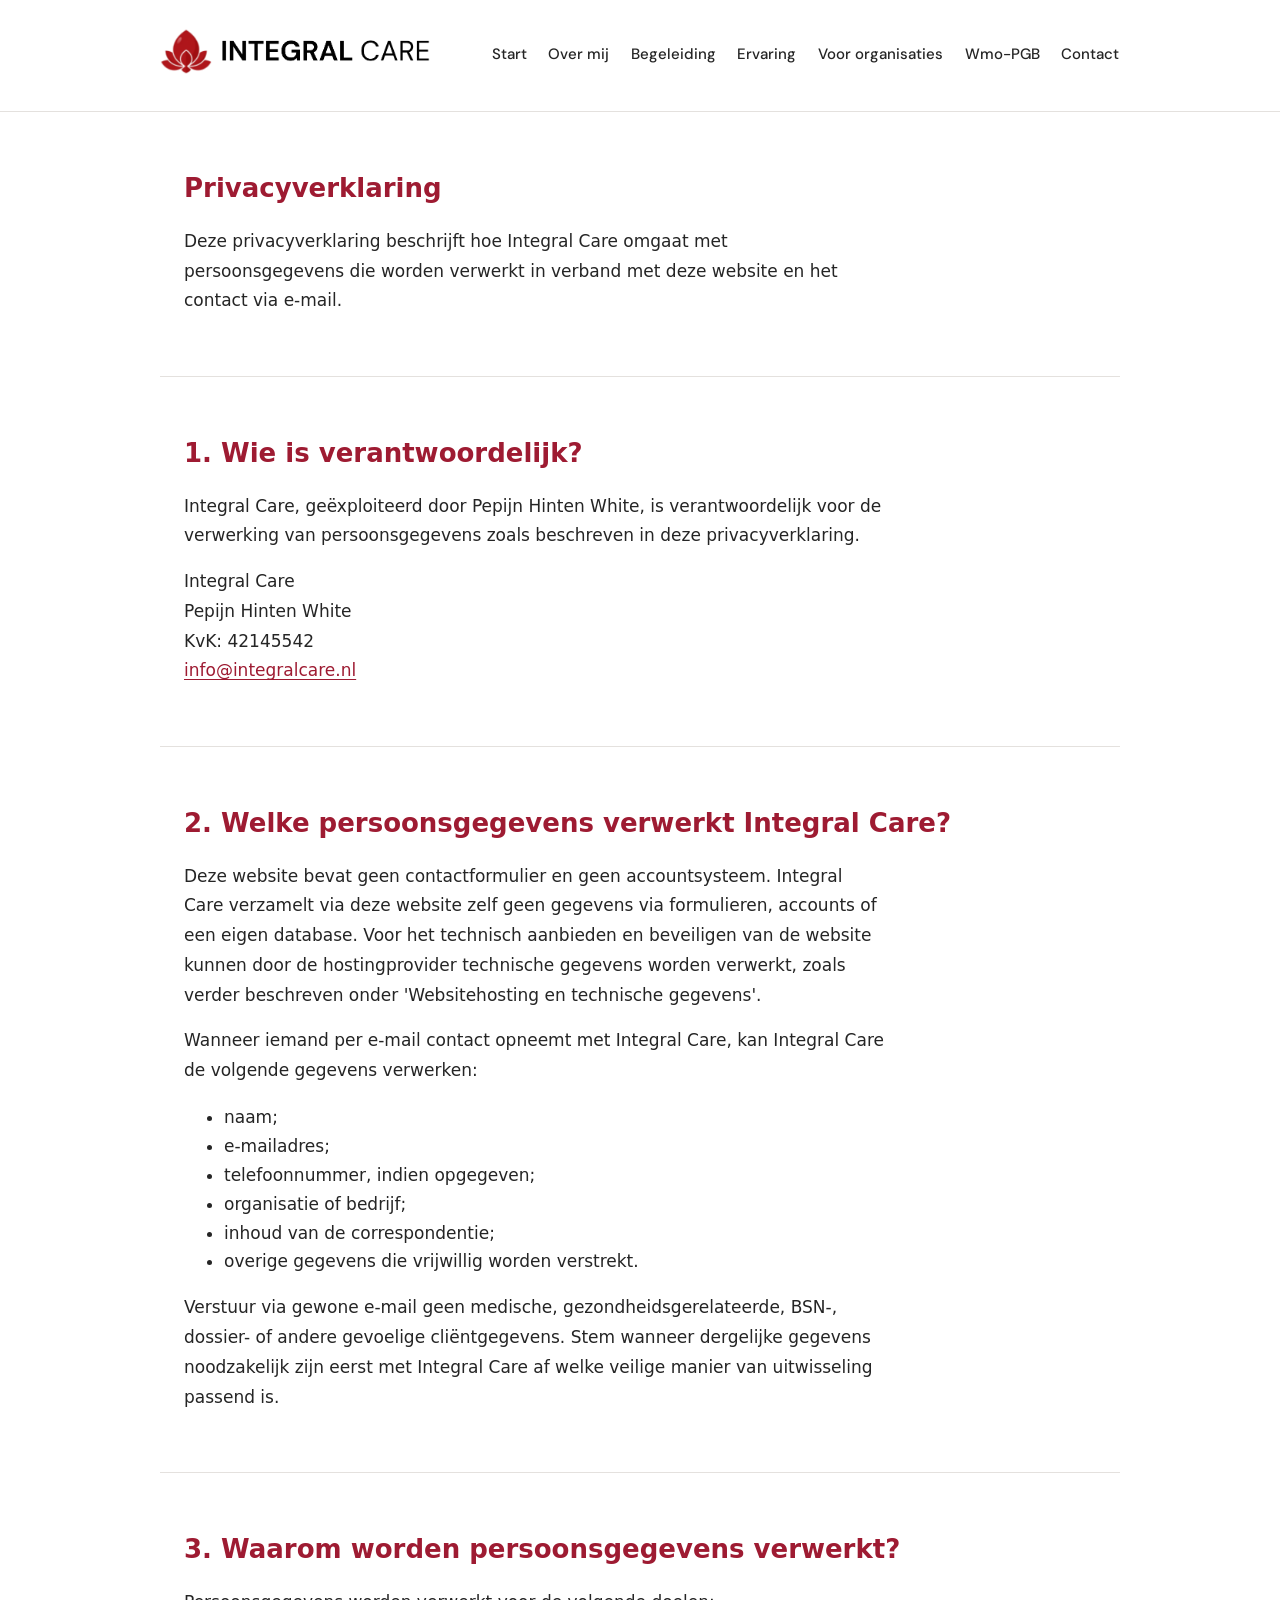
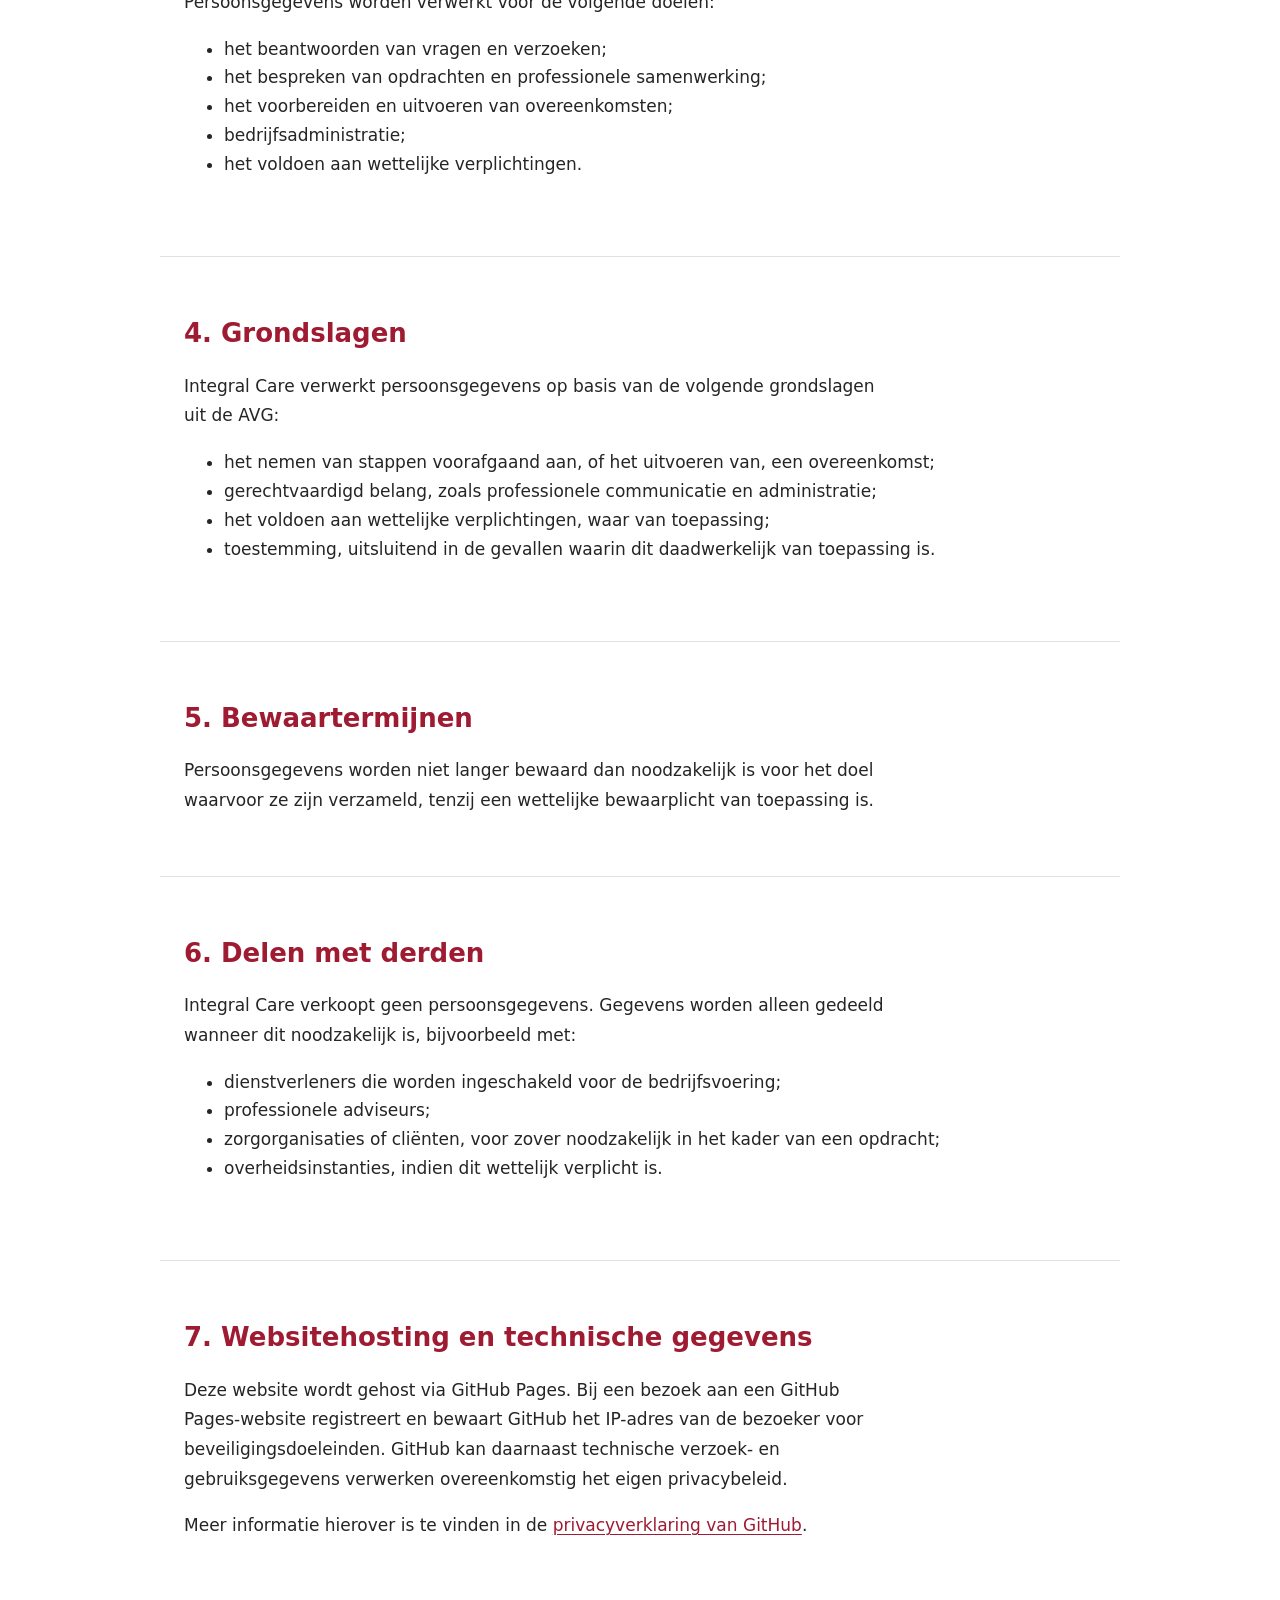
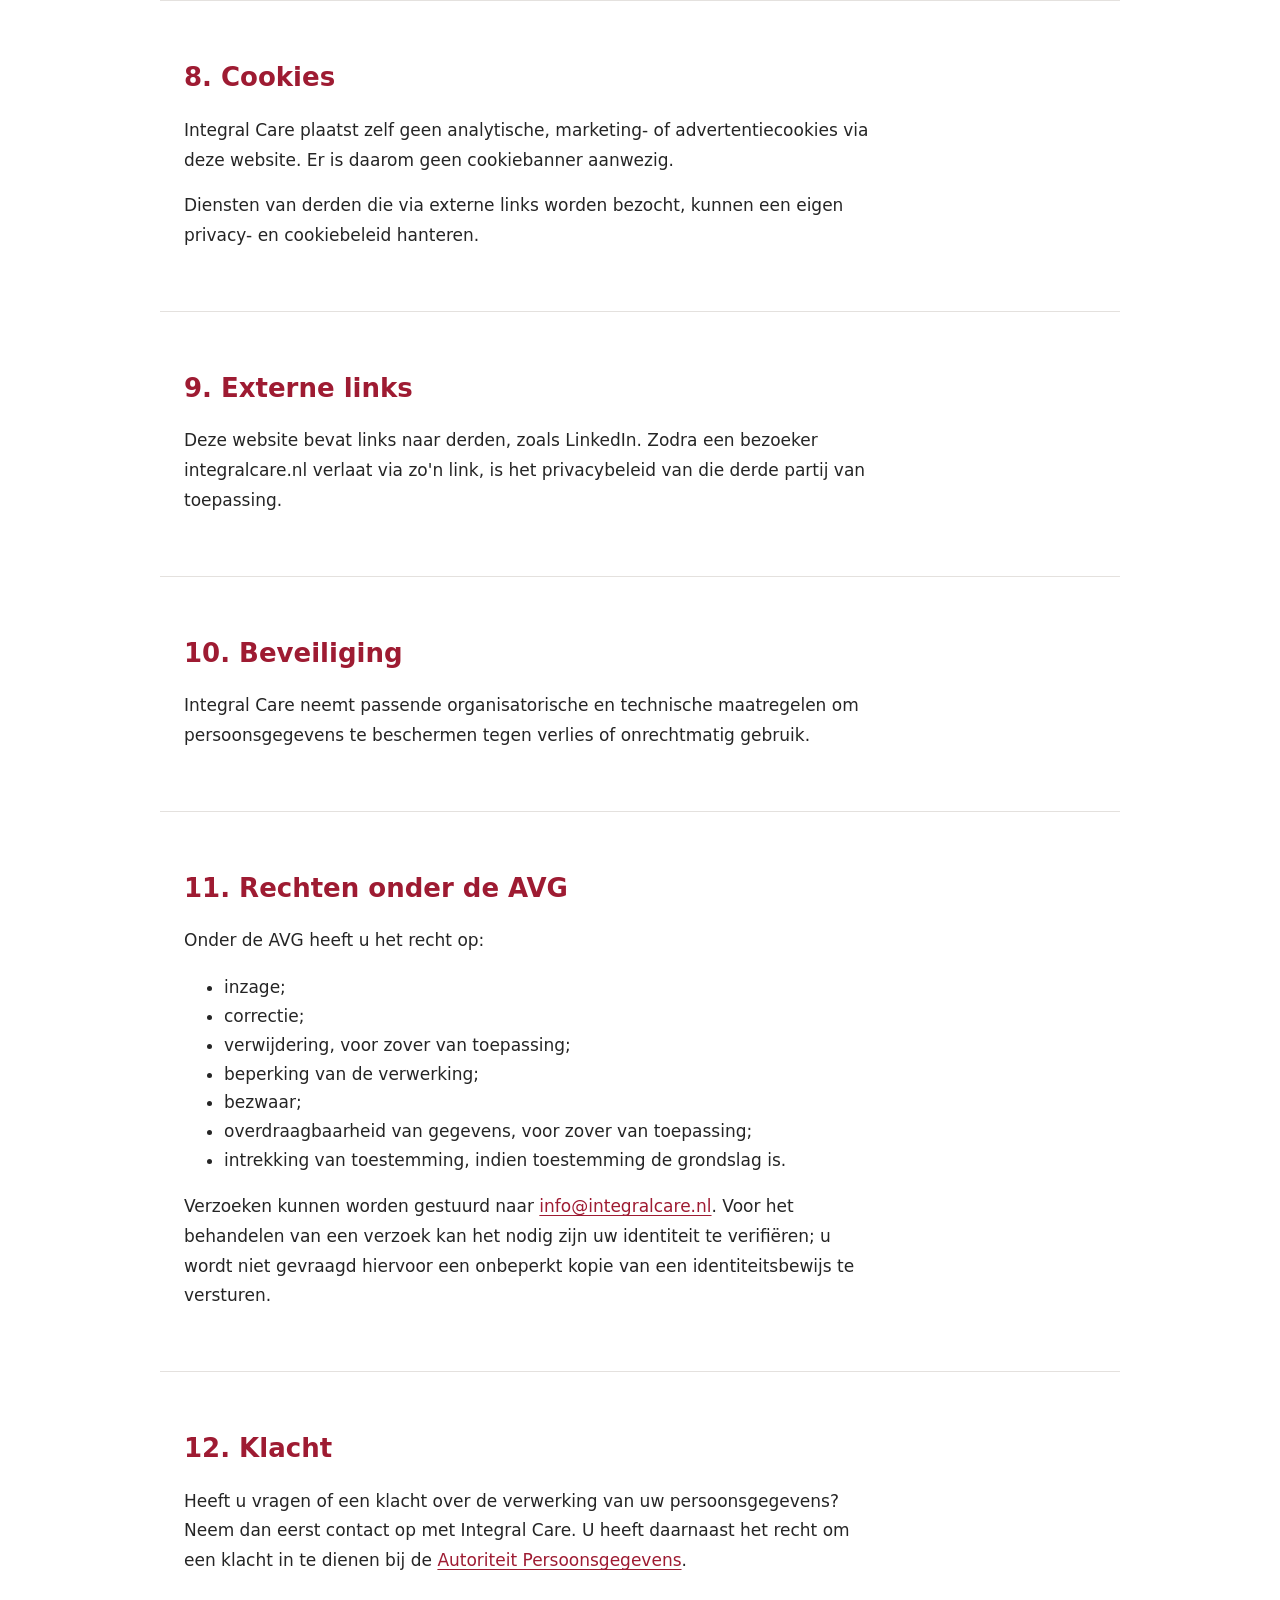
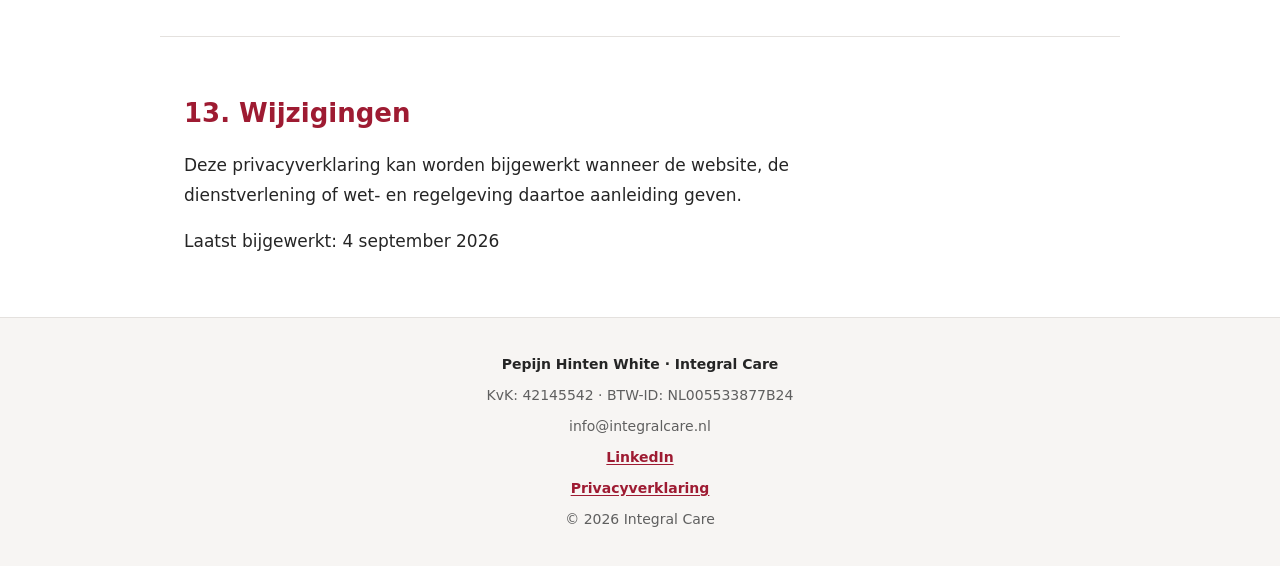
==== privacy.html @ acbae004 "Add Integral Care privacy statement" ====
<!DOCTYPE html>
<html lang="nl">
<head>
  <meta charset="UTF-8">
  <meta name="viewport" content="width=device-width, initial-scale=1.0">
  <meta name="description" content="Privacyverklaring van Integral Care: hoe persoonsgegevens worden verwerkt via e-mailcontact en het hosten van deze website.">
  <title>Privacyverklaring – Integral Care</title>
  <link rel="stylesheet" href="style.css">
  <link rel="icon" type="image/png" href="Assets/integral-care-logo-symbol-cropped.png">
</head>
<body>
  <a class="skip-link" href="#main-content">Ga naar de inhoud</a>
  <header>
    <div class="brand">
      <a href="index.html"><img class="brand-logo" src="Assets/integral-care-logo1-cropped.png" alt=""></a>
      <h1 class="visually-hidden">Privacyverklaring – Integral Care</h1>
    </div>
    <nav>
      <ul>
        <li><a href="index.html#hero">Start</a></li>
        <li><a href="index.html#over-mij">Over mij</a></li>
        <li><a href="index.html#begeleiding">Begeleiding</a></li>
        <li><a href="index.html#ervaring">Ervaring</a></li>
        <li><a href="index.html#organisaties">Voor organisaties</a></li>
        <li><a href="index.html#pgb">Wmo-PGB</a></li>
        <li><a href="index.html#contact">Contact</a></li>
      </ul>
    </nav>
  </header>

  <main id="main-content">
    <section id="privacy-intro">
      <h2>Privacyverklaring</h2>
      <p>Deze privacyverklaring beschrijft hoe Integral Care omgaat met persoonsgegevens die worden verwerkt in verband met deze website en het contact via e-mail.</p>
    </section>

    <section id="verantwoordelijke">
      <h2>1. Wie is verantwoordelijk?</h2>
      <p>Integral Care, geëxploiteerd door Pepijn Hinten White, is verantwoordelijk voor de verwerking van persoonsgegevens zoals beschreven in deze privacyverklaring.</p>
      <p>Integral Care<br>Pepijn Hinten White<br>KvK: 42145542<br><a href="mailto:info@integralcare.nl">info@integralcare.nl</a></p>
    </section>

    <section id="welke-gegevens">
      <h2>2. Welke persoonsgegevens verwerkt Integral Care?</h2>
      <p>Deze website bevat geen contactformulier en geen accountsysteem. Integral Care verzamelt via deze website zelf geen gegevens via formulieren, accounts of een eigen database. Voor het technisch aanbieden en beveiligen van de website kunnen door de hostingprovider technische gegevens worden verwerkt, zoals verder beschreven onder 'Websitehosting en technische gegevens'.</p>
      <p>Wanneer iemand per e-mail contact opneemt met Integral Care, kan Integral Care de volgende gegevens verwerken:</p>
      <ul>
        <li>naam;</li>
        <li>e-mailadres;</li>
        <li>telefoonnummer, indien opgegeven;</li>
        <li>organisatie of bedrijf;</li>
        <li>inhoud van de correspondentie;</li>
        <li>overige gegevens die vrijwillig worden verstrekt.</li>
      </ul>
      <p>Verstuur via gewone e-mail geen medische, gezondheidsgerelateerde, BSN-, dossier- of andere gevoelige cliëntgegevens. Stem wanneer dergelijke gegevens noodzakelijk zijn eerst met Integral Care af welke veilige manier van uitwisseling passend is.</p>
    </section>

    <section id="waarom">
      <h2>3. Waarom worden persoonsgegevens verwerkt?</h2>
      <p>Persoonsgegevens worden verwerkt voor de volgende doelen:</p>
      <ul>
        <li>het beantwoorden van vragen en verzoeken;</li>
        <li>het bespreken van opdrachten en professionele samenwerking;</li>
        <li>het voorbereiden en uitvoeren van overeenkomsten;</li>
        <li>bedrijfsadministratie;</li>
        <li>het voldoen aan wettelijke verplichtingen.</li>
      </ul>
    </section>

    <section id="grondslagen">
      <h2>4. Grondslagen</h2>
      <p>Integral Care verwerkt persoonsgegevens op basis van de volgende grondslagen uit de AVG:</p>
      <ul>
        <li>het nemen van stappen voorafgaand aan, of het uitvoeren van, een overeenkomst;</li>
        <li>gerechtvaardigd belang, zoals professionele communicatie en administratie;</li>
        <li>het voldoen aan wettelijke verplichtingen, waar van toepassing;</li>
        <li>toestemming, uitsluitend in de gevallen waarin dit daadwerkelijk van toepassing is.</li>
      </ul>
    </section>

    <section id="bewaartermijnen">
      <h2>5. Bewaartermijnen</h2>
      <p>Persoonsgegevens worden niet langer bewaard dan noodzakelijk is voor het doel waarvoor ze zijn verzameld, tenzij een wettelijke bewaarplicht van toepassing is.</p>
    </section>

    <section id="delen-met-derden">
      <h2>6. Delen met derden</h2>
      <p>Integral Care verkoopt geen persoonsgegevens. Gegevens worden alleen gedeeld wanneer dit noodzakelijk is, bijvoorbeeld met:</p>
      <ul>
        <li>dienstverleners die worden ingeschakeld voor de bedrijfsvoering;</li>
        <li>professionele adviseurs;</li>
        <li>zorgorganisaties of cliënten, voor zover noodzakelijk in het kader van een opdracht;</li>
        <li>overheidsinstanties, indien dit wettelijk verplicht is.</li>
      </ul>
    </section>

    <section id="hosting">
      <h2>7. Websitehosting en technische gegevens</h2>
      <p>Deze website wordt gehost via GitHub Pages. Bij een bezoek aan een GitHub Pages-website registreert en bewaart GitHub het IP-adres van de bezoeker voor beveiligingsdoeleinden. GitHub kan daarnaast technische verzoek- en gebruiksgegevens verwerken overeenkomstig het eigen privacybeleid.</p>
      <p>Meer informatie hierover is te vinden in de <a href="https://docs.github.com/en/site-policy/privacy-policies/github-general-privacy-statement" target="_blank" rel="noopener noreferrer">privacyverklaring van GitHub</a>.</p>
    </section>

    <section id="cookies">
      <h2>8. Cookies</h2>
      <p>Integral Care plaatst zelf geen analytische, marketing- of advertentiecookies via deze website. Er is daarom geen cookiebanner aanwezig.</p>
      <p>Diensten van derden die via externe links worden bezocht, kunnen een eigen privacy- en cookiebeleid hanteren.</p>
    </section>

    <section id="externe-links">
      <h2>9. Externe links</h2>
      <p>Deze website bevat links naar derden, zoals LinkedIn. Zodra een bezoeker integralcare.nl verlaat via zo'n link, is het privacybeleid van die derde partij van toepassing.</p>
    </section>

    <section id="beveiliging">
      <h2>10. Beveiliging</h2>
      <p>Integral Care neemt passende organisatorische en technische maatregelen om persoonsgegevens te beschermen tegen verlies of onrechtmatig gebruik.</p>
    </section>

    <section id="rechten">
      <h2>11. Rechten onder de AVG</h2>
      <p>Onder de AVG heeft u het recht op:</p>
      <ul>
        <li>inzage;</li>
        <li>correctie;</li>
        <li>verwijdering, voor zover van toepassing;</li>
        <li>beperking van de verwerking;</li>
        <li>bezwaar;</li>
        <li>overdraagbaarheid van gegevens, voor zover van toepassing;</li>
        <li>intrekking van toestemming, indien toestemming de grondslag is.</li>
      </ul>
      <p>Verzoeken kunnen worden gestuurd naar <a href="mailto:info@integralcare.nl">info@integralcare.nl</a>. Voor het behandelen van een verzoek kan het nodig zijn uw identiteit te verifiëren; u wordt niet gevraagd hiervoor een onbeperkt kopie van een identiteitsbewijs te versturen.</p>
    </section>

    <section id="klacht">
      <h2>12. Klacht</h2>
      <p>Heeft u vragen of een klacht over de verwerking van uw persoonsgegevens? Neem dan eerst contact op met Integral Care. U heeft daarnaast het recht om een klacht in te dienen bij de <a href="https://autoriteitpersoonsgegevens.nl/" target="_blank" rel="noopener noreferrer">Autoriteit Persoonsgegevens</a>.</p>
    </section>

    <section id="wijzigingen">
      <h2>13. Wijzigingen</h2>
      <p>Deze privacyverklaring kan worden bijgewerkt wanneer de website, de dienstverlening of wet- en regelgeving daartoe aanleiding geven.</p>
      <p>Laatst bijgewerkt: 4 september 2026</p>
    </section>
  </main>

  <footer>
    <p>Pepijn Hinten White · Integral Care</p>
    <p>KvK: 42145542 · BTW-ID: NL005533877B24</p>
    <p>info@integralcare.nl</p>
    <p><a href="https://www.linkedin.com/in/pepijn-hinten-white/" target="_blank" rel="noopener noreferrer">LinkedIn</a></p>
    <p><a href="privacy.html">Privacyverklaring</a></p>
    <p>&copy; 2026 Integral Care</p>
  </footer>

  <script src="script.js"></script>
</body>
</html>
---- style.css ----
@import url("https://fonts.googleapis.com/css2?family=DM+Sans:wght@300;500;600;700&display=swap");

/* Integral Care brand color system */
:root {
  --color-burgundy: #9E1B32;
  --color-anthracite: #252525;
  --color-grey: #5F5F5F;
  --color-offwhite: #F7F5F3;
  --color-white: #FFFFFF;
  --color-divider: #E4E1DE;
  --container-width: 960px;
  --measure: 700px;
}

/* Minimal styling to prove style.css is connected */

/* box-sizing so padding/border don't add to element width */
* {
  box-sizing: border-box;
}

html {
  scroll-behavior: smooth;
  overflow-x: clip;
}

body {
  font-family: system-ui, -apple-system, BlinkMacSystemFont, "Segoe UI", sans-serif;
  font-size: 1.0625rem;
  margin: 0;
  padding: 0;
  background-color: var(--color-white);
  color: var(--color-anthracite);
  line-height: 1.7;
  overflow-x: clip;
}

.skip-link {
  position: absolute;
  top: -4rem;
  left: 1rem;
  z-index: 1;
  max-width: calc(100% - 2rem);
  padding: 0.5rem 0.75rem;
  background-color: var(--color-offwhite);
  color: var(--color-burgundy);
  text-decoration: none;
}

.skip-link:focus-visible {
  top: 1rem;
  outline: 2px solid var(--color-burgundy);
  outline-offset: 3px;
  text-decoration: underline;
}

/* Main content stays within a centered, readable width. */
main section {
  width: 100%;
  max-width: var(--container-width);
  margin: 0 auto;
  padding: 3.75rem 1.5rem;
}

main section:not(.hero) h2 {
  color: var(--color-burgundy);
  font-size: 1.625rem;
  line-height: 1.25;
  margin: 0 0 1.375rem;
}

main section p {
  max-width: var(--measure);
  margin: 0;
  line-height: 1.75;
}

main section p + p {
  margin-top: 1rem;
}

.about-layout {
  display: grid;
  grid-template-columns: minmax(0, 360px) minmax(0, 1fr);
  gap: 2.5rem;
  align-items: start;
}

.about-photo {
  width: 100%;
  max-width: 360px;
  aspect-ratio: 3 / 4;
  object-fit: cover;
  border-radius: 0.5rem;
}

.about-copy h2 {
  margin-top: 0;
}

/* Flex row: title and nav side by side, wrapping to stacked on narrow screens */
header {
  background-color: var(--color-white);
  border-bottom: 1px solid var(--color-divider);
  color: var(--color-anthracite);
  display: flex;
  flex-wrap: wrap;
  justify-content: space-between;
  align-items: center;
  gap: 0.75rem;
  padding: 1.75rem max(1.5rem, calc((100% - var(--container-width)) / 2));
}

.brand {
  display: flex;
  align-items: center;
  gap: 0.5rem;
}

.brand-logo {
  width: 270px;
  height: auto;
  flex-shrink: 0;
}

.visually-hidden {
  position: absolute;
  width: 1px;
  height: 1px;
  margin: -1px;
  padding: 0;
  overflow: hidden;
  clip: rect(0, 0, 0, 0);
  white-space: nowrap;
  border: 0;
}

nav ul {
  list-style: none;
  display: flex;
  flex-wrap: wrap;
  justify-content: flex-end;
  align-items: center;
  gap: 0.5rem 1.25rem;
  padding: 0;
  margin: 0;
}

nav a {
  color: var(--color-anthracite);
  display: block;
  font-family: "DM Sans", sans-serif;
  font-weight: 500;
  font-size: 0.9375rem;
  line-height: 1.4;
  padding: 0.4rem 0.05rem;
  border-bottom: 2px solid transparent;
  text-decoration: none;
}

nav a.active {
  color: var(--color-burgundy);
  border-bottom-color: var(--color-burgundy);
}

nav a:hover {
  color: var(--color-burgundy);
  border-bottom-color: var(--color-burgundy);
}

nav a:focus-visible {
  outline: 2px solid var(--color-burgundy);
  outline-offset: 3px;
  color: var(--color-burgundy);
  border-bottom-color: var(--color-burgundy);
}

/* Headings scale down from h1 to h2 to keep hierarchy clear */
h1 {
  font-size: 1.625rem;
  font-weight: 600;
  line-height: 1.2;
  margin: 0;
}

.brand h1 {
  font-family: "DM Sans", sans-serif;
  color: var(--color-anthracite);
}

h2 {
  font-size: 1.5rem;
  font-weight: 600;
  line-height: 1.3;
  margin-top: 0;
}

/* Center and distinguish the introductory section. Whitespace and typography carry it, not a boxed background. */
.hero {
  position: relative;
  isolation: isolate;
  display: flex;
  flex-direction: column;
  align-items: center;
  justify-content: center;
  gap: 1.125rem;
  padding-top: 5.5rem;
  padding-bottom: 5.5rem;
  background-color: var(--color-white);
  text-align: center;
}

/* Full-bleed decorative layer: spans the viewport width behind the still-centered content, so the artwork never reads as a boxed panel. */
.hero::before,
.hero::after {
  content: "";
  position: absolute;
  top: 0;
  left: 50%;
  width: 100vw;
  height: 100%;
  transform: translateX(-50%);
  z-index: -1;
  pointer-events: none;
}

/* Subtle organic wash: warm off-white base, a soft burgundy-tinted bloom from the lower-left, a faint neutral shadow near the upper-right. */
.hero::before {
  background:
    radial-gradient(ellipse 45% 55% at 12% 105%, rgba(158, 27, 50, 0.05), rgba(158, 27, 50, 0.02) 45%, transparent 70%),
    radial-gradient(ellipse 32% 35% at 90% 6%, rgba(37, 37, 37, 0.03), transparent 60%),
    linear-gradient(180deg, #FFFFFF 0%, var(--color-offwhite) 100%);
}

/* Soft flowing lines, deliberately uneven in curvature and position so they read as organic rather than parallel, kept low in the bottom quarter. */
.hero::after {
  background:
    radial-gradient(ellipse 90% 40% at 20% 128%, transparent 67%, rgba(158, 27, 50, 0.10) 67.6%, rgba(158, 27, 50, 0.10) 68.1%, transparent 68.9%),
    radial-gradient(ellipse 115% 62% at 66% 148%, transparent 70%, rgba(95, 95, 95, 0.07) 70.6%, rgba(95, 95, 95, 0.07) 71.1%, transparent 72%),
    radial-gradient(ellipse 75% 48% at 46% 137%, transparent 72%, rgba(95, 95, 95, 0.045) 72.6%, rgba(95, 95, 95, 0.045) 73%, transparent 73.8%);
}

.hero h2 {
  color: var(--color-anthracite);
  font-family: "DM Sans", sans-serif;
  font-size: 2.375rem;
  line-height: 1.15;
  margin: 0;
}

.hero-title-strong {
  font-weight: 700;
}

.hero-title-regular {
  font-weight: 300;
}

.hero p {
  max-width: 640px;
  margin: 0;
  font-size: 1.125rem;
  line-height: 1.65;
}

.hero p.hero-byline {
  margin: 0;
  font-size: 0.9375rem;
  font-weight: 600;
  letter-spacing: 0.03em;
  color: var(--color-burgundy);
}

.hero-byline + p {
  margin-top: 0.5rem;
}

.hero p.hero-role {
  font-size: 1rem;
  font-style: italic;
  color: var(--color-grey);
}

.hero-byline + .hero-role {
  margin-top: 0;
}

/* Every section after the hero gets a divider to separate content */
main section + section {
  border-top: 1px solid var(--color-divider);
}

main section.hero + section {
  border-top: 0;
}

#contact {
  padding-top: 3.5rem;
  padding-bottom: 3.5rem;
}

#contact h2 {
  font-size: 1.75rem;
}

#contact p + p {
  margin-top: 0.875rem;
}

#contact a {
  display: inline-block;
  padding: 0.25rem 0.375rem;
  font-weight: 600;
  text-decoration: none;
  border-bottom: 1px solid var(--color-burgundy);
}

#contact a:hover {
  text-decoration: underline;
}

a {
  color: var(--color-burgundy);
  text-decoration-thickness: 1px;
  text-underline-offset: 0.15em;
}

a:hover {
  text-decoration-thickness: 2px;
}

a:focus-visible {
  outline: 2px solid var(--color-burgundy);
  outline-offset: 3px;
}

footer {
  text-align: center;
  background-color: var(--color-offwhite);
  border-top: 1px solid var(--color-divider);
  color: var(--color-anthracite);
  font-size: 0.875rem;
  padding: 2.25rem max(1.5rem, calc((100% - var(--container-width)) / 2));
}

footer p {
  line-height: 1.5;
  margin: 0;
  color: var(--color-grey);
}

footer p:first-child {
  color: var(--color-anthracite);
  font-weight: 600;
}

footer p + p {
  margin-top: 0.625rem;
}

footer a {
  color: var(--color-burgundy);
  font-weight: 600;
  text-decoration: underline;
}

footer a:focus-visible {
  outline: 2px solid var(--color-burgundy);
  outline-offset: 3px;
}

/* Basic mobile responsiveness for narrow screens */
@media (max-width: 600px) {
  nav {
    width: 100%;
  }

  nav ul {
    flex-direction: column;
    align-items: stretch;
    gap: 0.5rem;
  }

  nav a {
    padding: 0.625rem 0.75rem;
  }

  .hero {
    padding-top: 3.5rem;
    padding-bottom: 3.5rem;
  }

  /* Simplify the decorative wash on narrow screens: drop the flowing lines and the upper-right shadow, keep only the soft blush bloom. */
  .hero::after {
    display: none;
  }

  .hero::before {
    background:
      radial-gradient(ellipse 65% 45% at 15% 108%, rgba(158, 27, 50, 0.045), rgba(158, 27, 50, 0.02) 45%, transparent 68%),
      linear-gradient(180deg, #FFFFFF 0%, var(--color-offwhite) 100%);
  }

  .hero h2 {
    font-size: 1.875rem;
  }

  .about-layout {
    grid-template-columns: 1fr;
    gap: 1.5rem;
  }

  .about-photo {
    width: min(100%, 240px);
    justify-self: center;
  }

  h1 {
    font-size: 1.5rem;
  }

  .brand-logo {
    width: 200px;
    height: auto;
  }

  h2 {
    font-size: 1.25rem;
  }
}

@media (min-width: 601px) and (max-width: 767px) {
  header {
    flex-direction: column;
    align-items: stretch;
  }

  nav {
    width: 100%;
  }
}

@media (prefers-reduced-motion: reduce) {
  html {
    scroll-behavior: auto;
  }
}
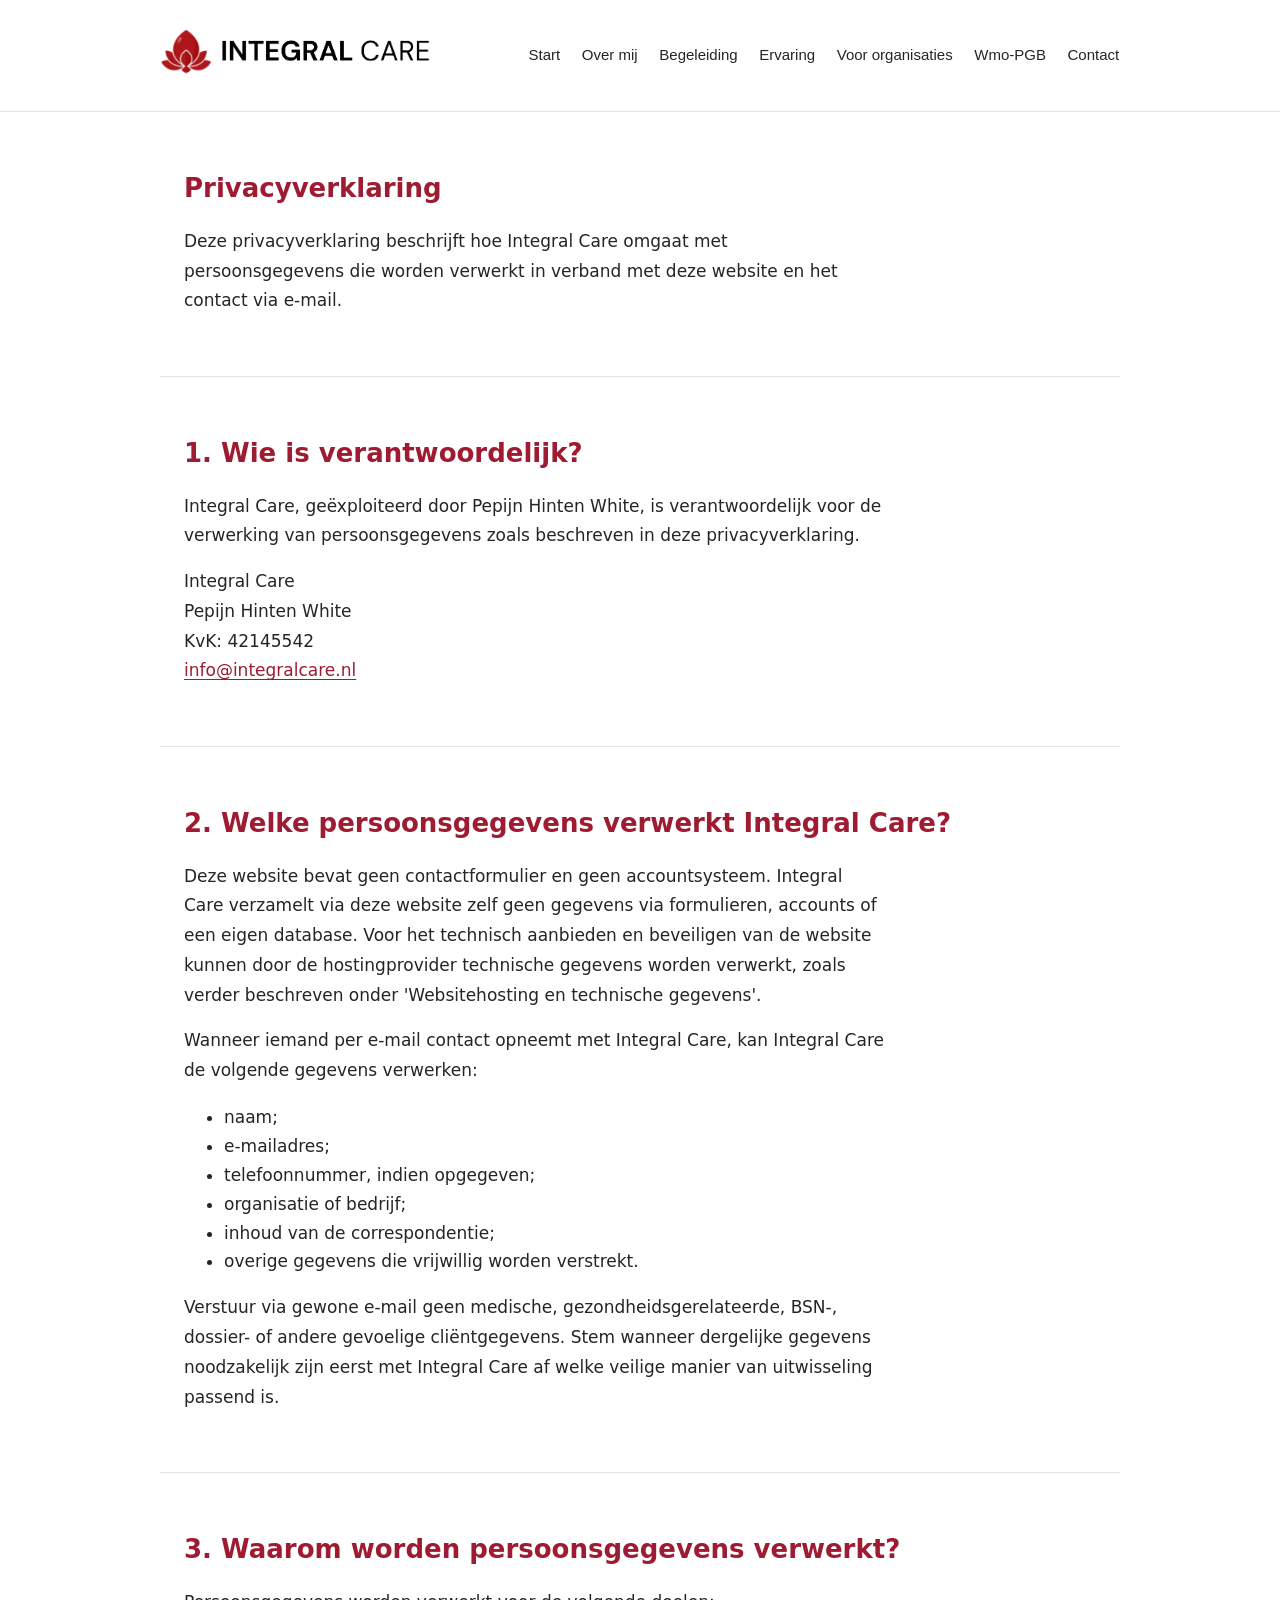
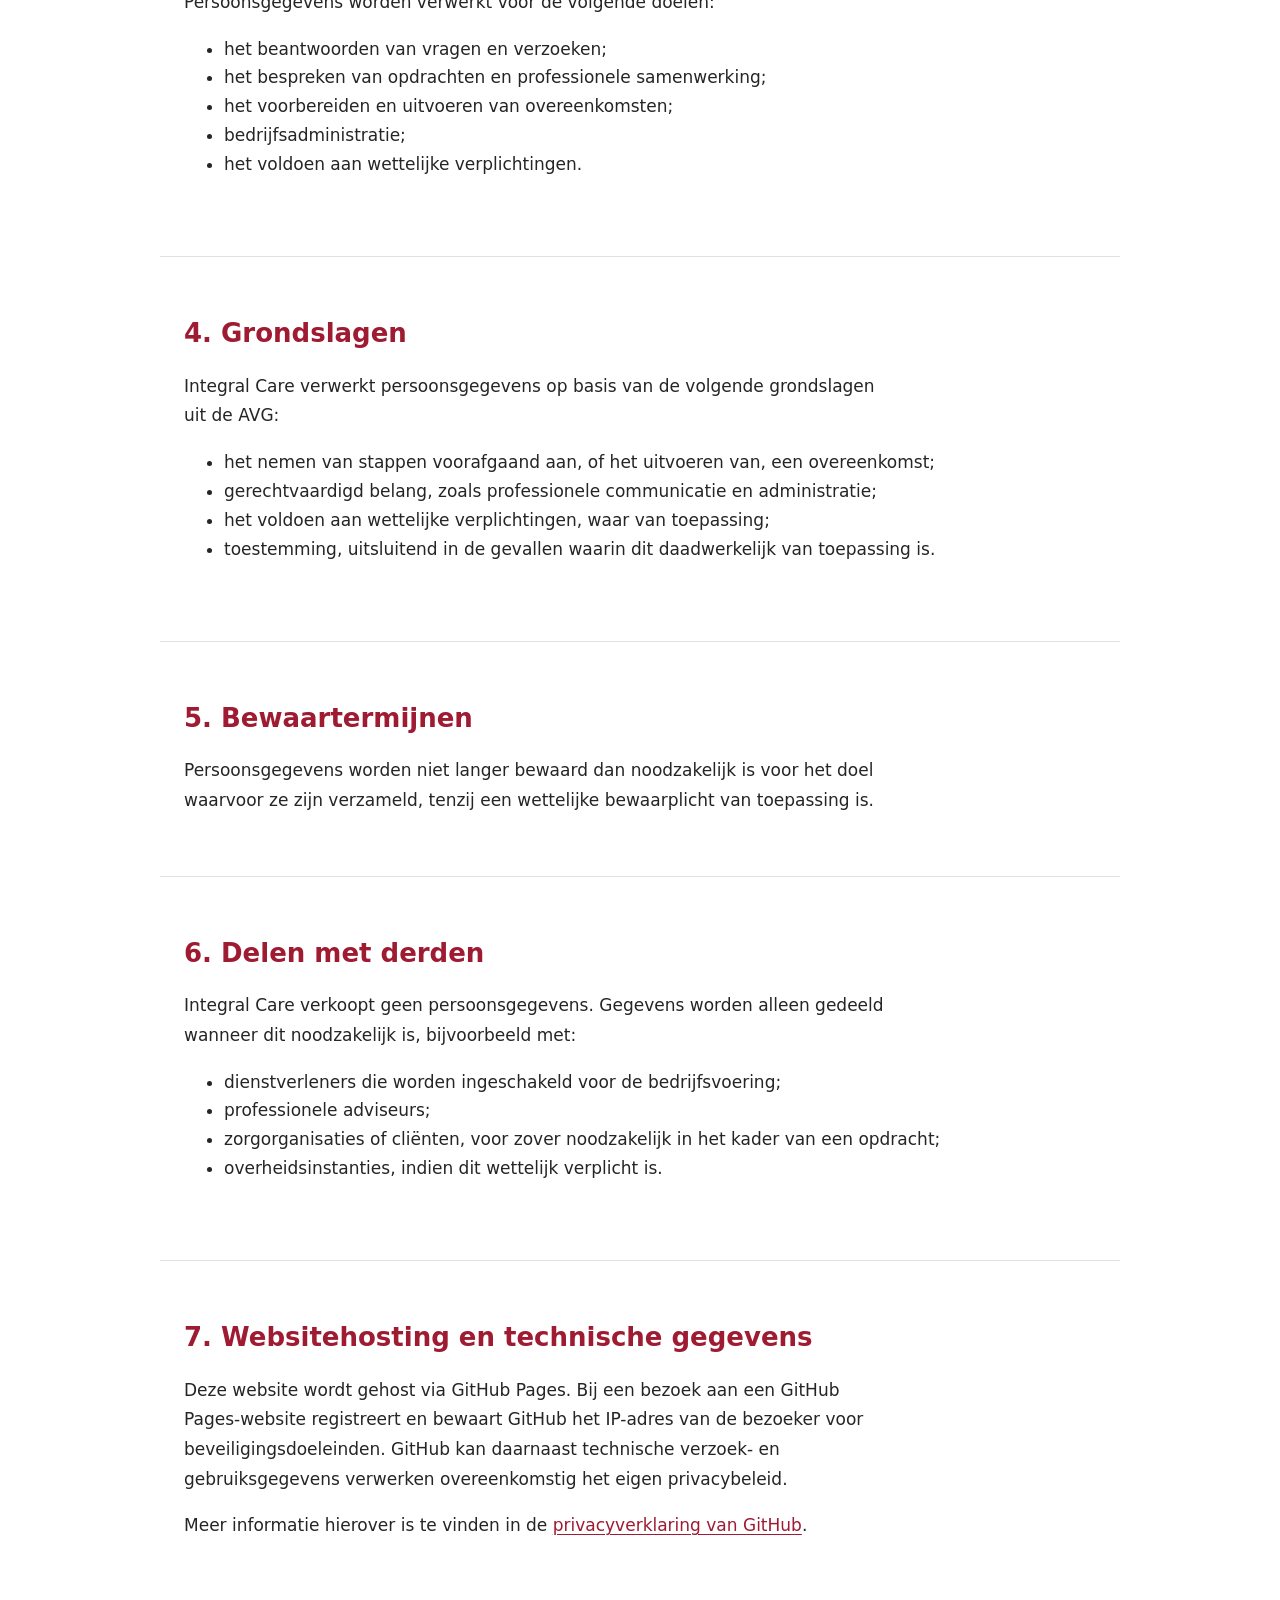
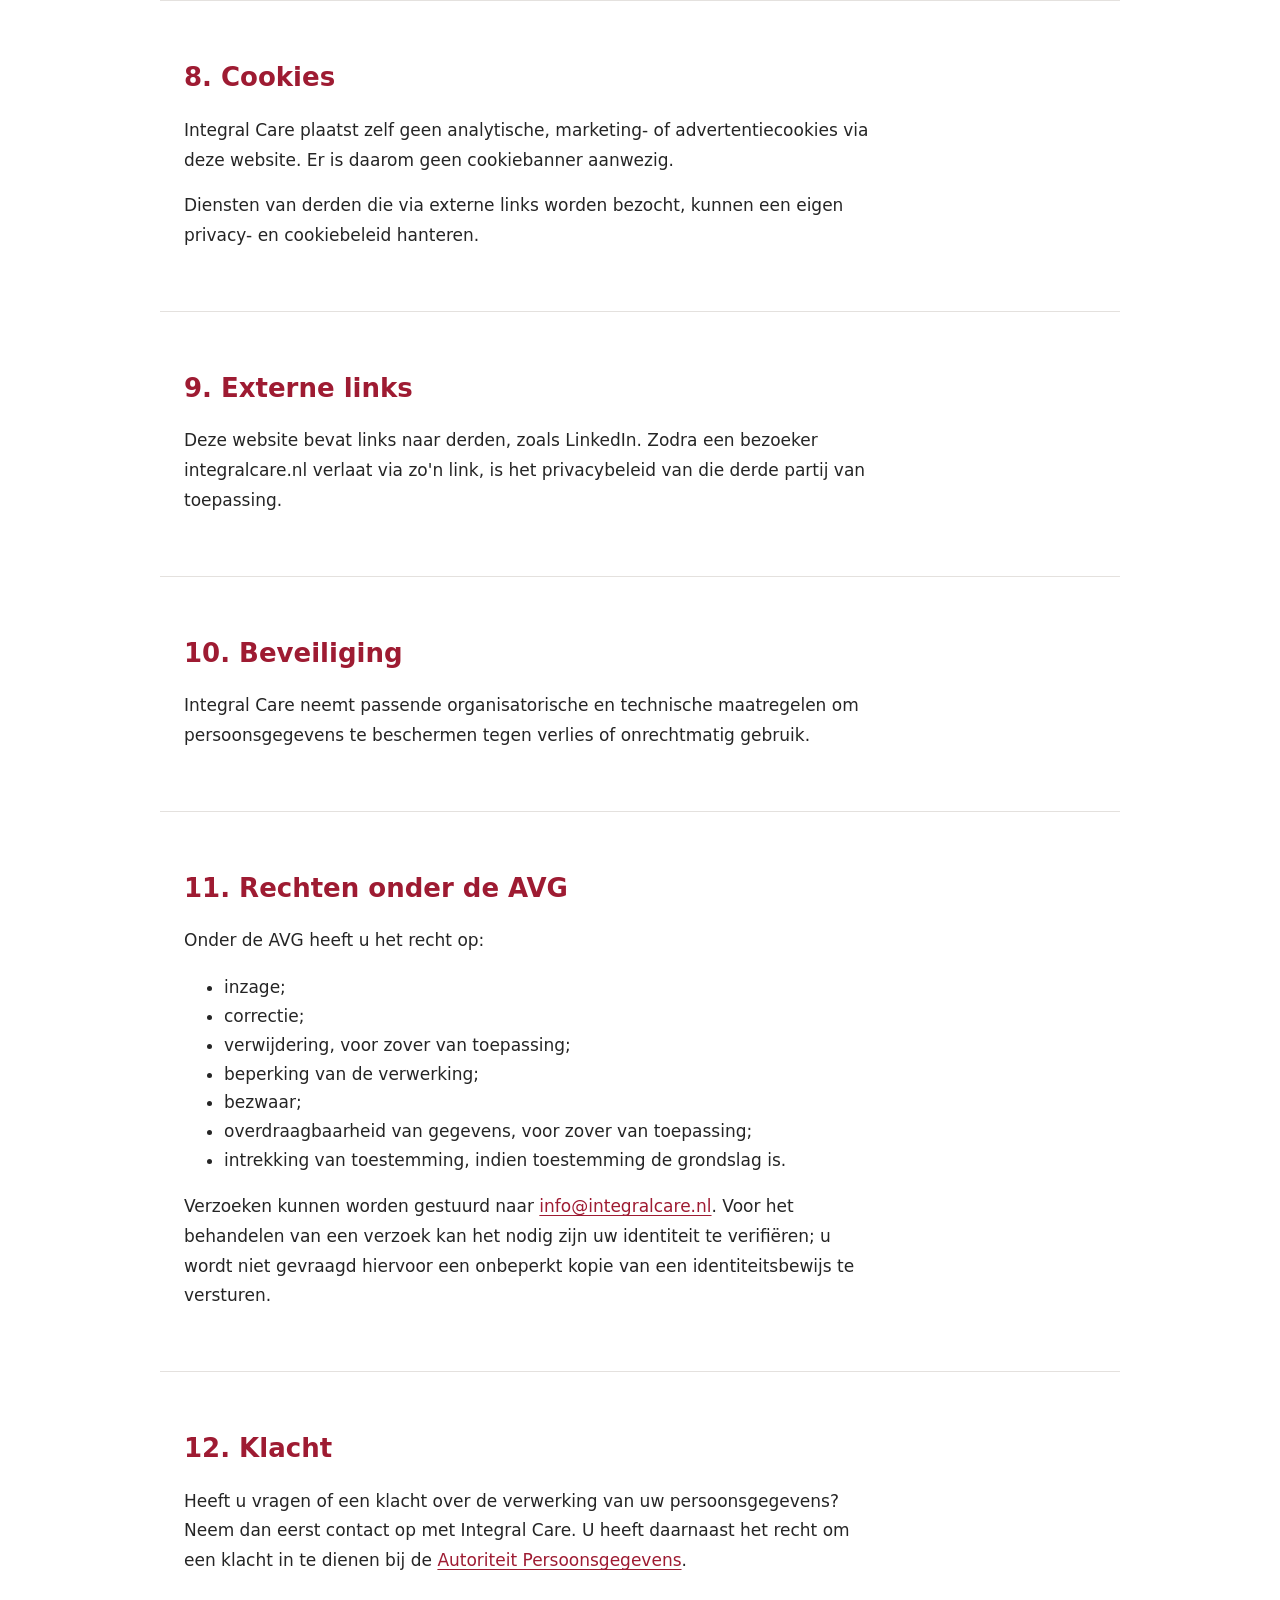
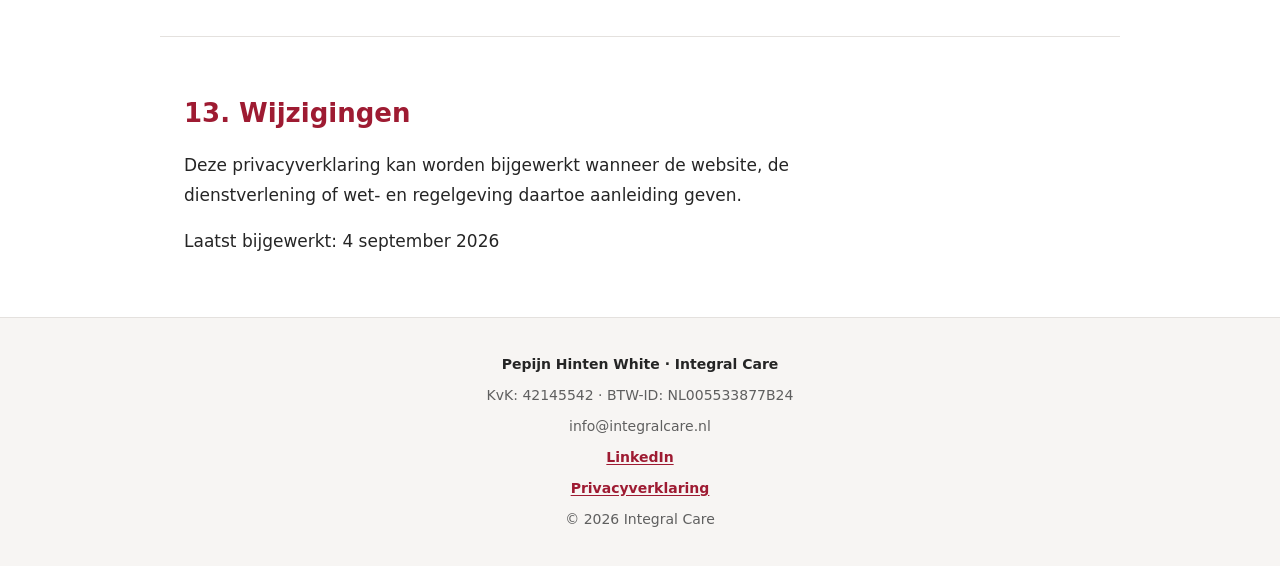
==== commit dff109b7: "Add Wmo-PGB service page" ====
--- a/privacy.html
+++ b/privacy.html
@@ -22,7 +22,7 @@
         <li><a href="index.html#begeleiding">Begeleiding</a></li>
         <li><a href="index.html#ervaring">Ervaring</a></li>
         <li><a href="index.html#organisaties">Voor organisaties</a></li>
-        <li><a href="index.html#pgb">Wmo-PGB</a></li>
+        <li><a href="wmo-pgb.html#hero">Wmo-PGB</a></li>
         <li><a href="index.html#contact">Contact</a></li>
       </ul>
     </nav>
--- a/style.css
+++ b/style.css
@@ -1,5 +1,3 @@
-@import url("https://fonts.googleapis.com/css2?family=DM+Sans:wght@300;500;600;700&display=swap");
-
 /* Integral Care brand color system */
 :root {
   --color-burgundy: #9E1B32;
@@ -149,7 +147,7 @@
 nav a {
   color: var(--color-anthracite);
   display: block;
-  font-family: "DM Sans", sans-serif;
+  font-family: Arial, "Helvetica Neue", Helvetica, sans-serif;
   font-weight: 500;
   font-size: 0.9375rem;
   line-height: 1.4;
@@ -184,7 +182,7 @@
 }
 
 .brand h1 {
-  font-family: "DM Sans", sans-serif;
+  font-family: Arial, "Helvetica Neue", Helvetica, sans-serif;
   color: var(--color-anthracite);
 }
 
@@ -242,7 +240,7 @@
 
 .hero h2 {
   color: var(--color-anthracite);
-  font-family: "DM Sans", sans-serif;
+  font-family: Arial, "Helvetica Neue", Helvetica, sans-serif;
   font-size: 2.375rem;
   line-height: 1.15;
   margin: 0;
@@ -369,6 +367,26 @@
   outline-offset: 3px;
 }
 
+/* Definition list for structured practical information */
+.info-list {
+  display: grid;
+  grid-template-columns: minmax(140px, 200px) 1fr;
+  gap: 1rem 2rem;
+  max-width: var(--measure);
+  margin: 0;
+  padding: 0;
+}
+
+.info-list dt {
+  font-weight: 600;
+  color: var(--color-anthracite);
+}
+
+.info-list dd {
+  margin: 0;
+  color: var(--color-anthracite);
+}
+
 /* Basic mobile responsiveness for narrow screens */
 @media (max-width: 600px) {
   nav {
@@ -427,6 +445,20 @@
   h2 {
     font-size: 1.25rem;
   }
+
+  .info-list {
+    grid-template-columns: 1fr;
+    gap: 1rem 0;
+  }
+
+  .info-list dt {
+    font-weight: 600;
+    margin-top: 0.5rem;
+  }
+
+  .info-list dt:first-child {
+    margin-top: 0;
+  }
 }
 
 @media (min-width: 601px) and (max-width: 767px) {
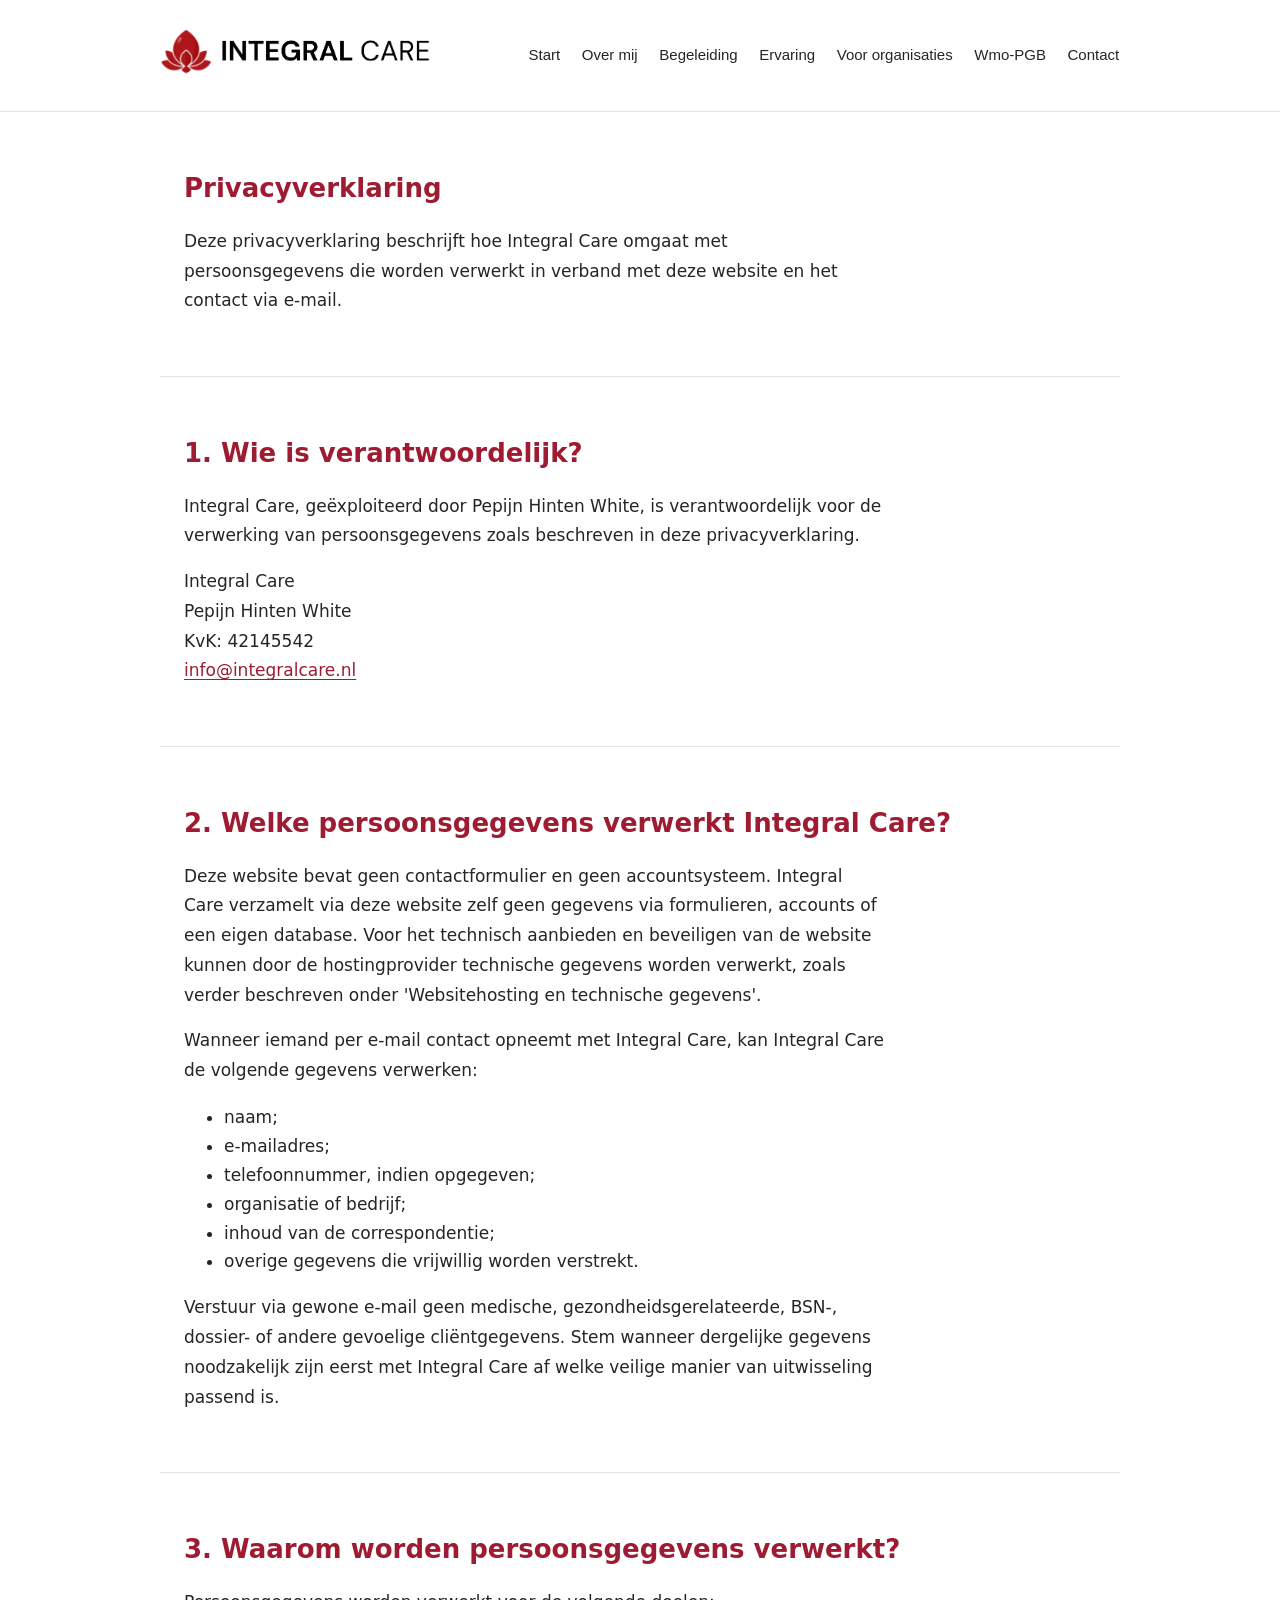
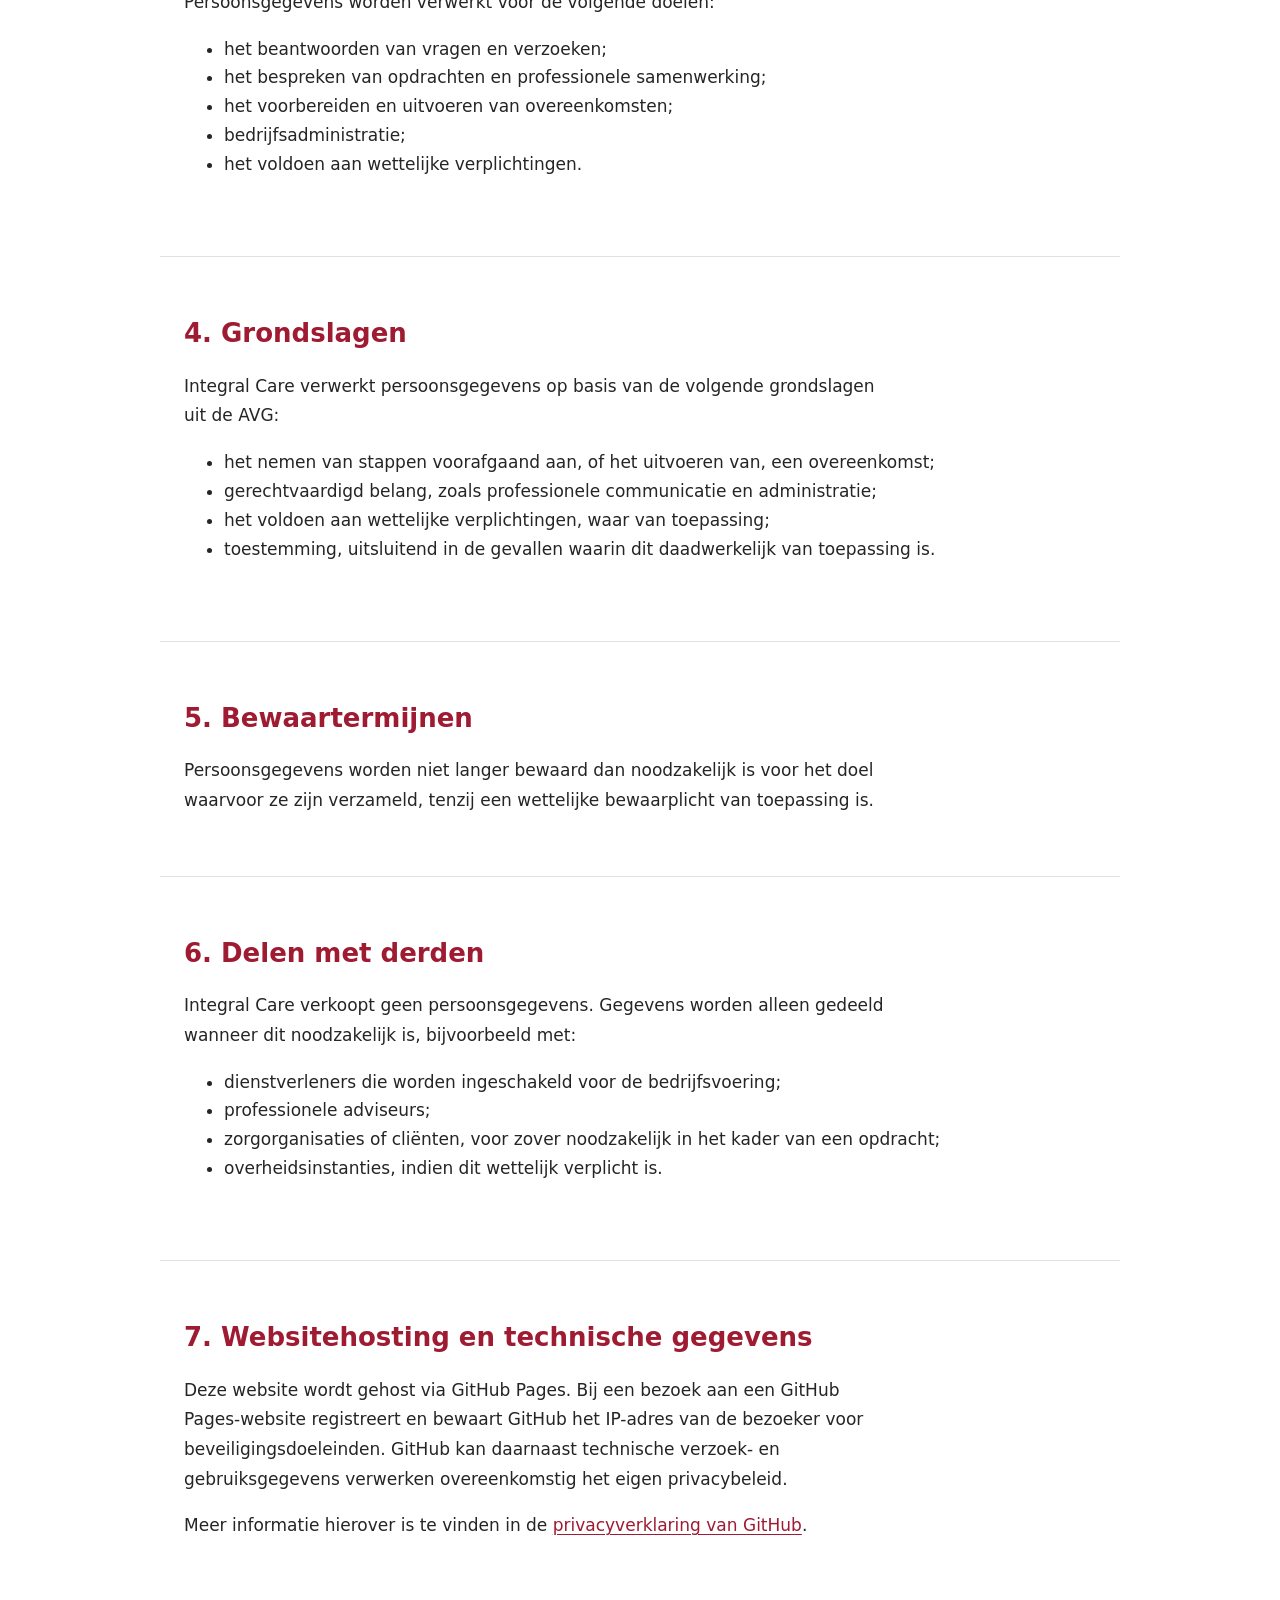
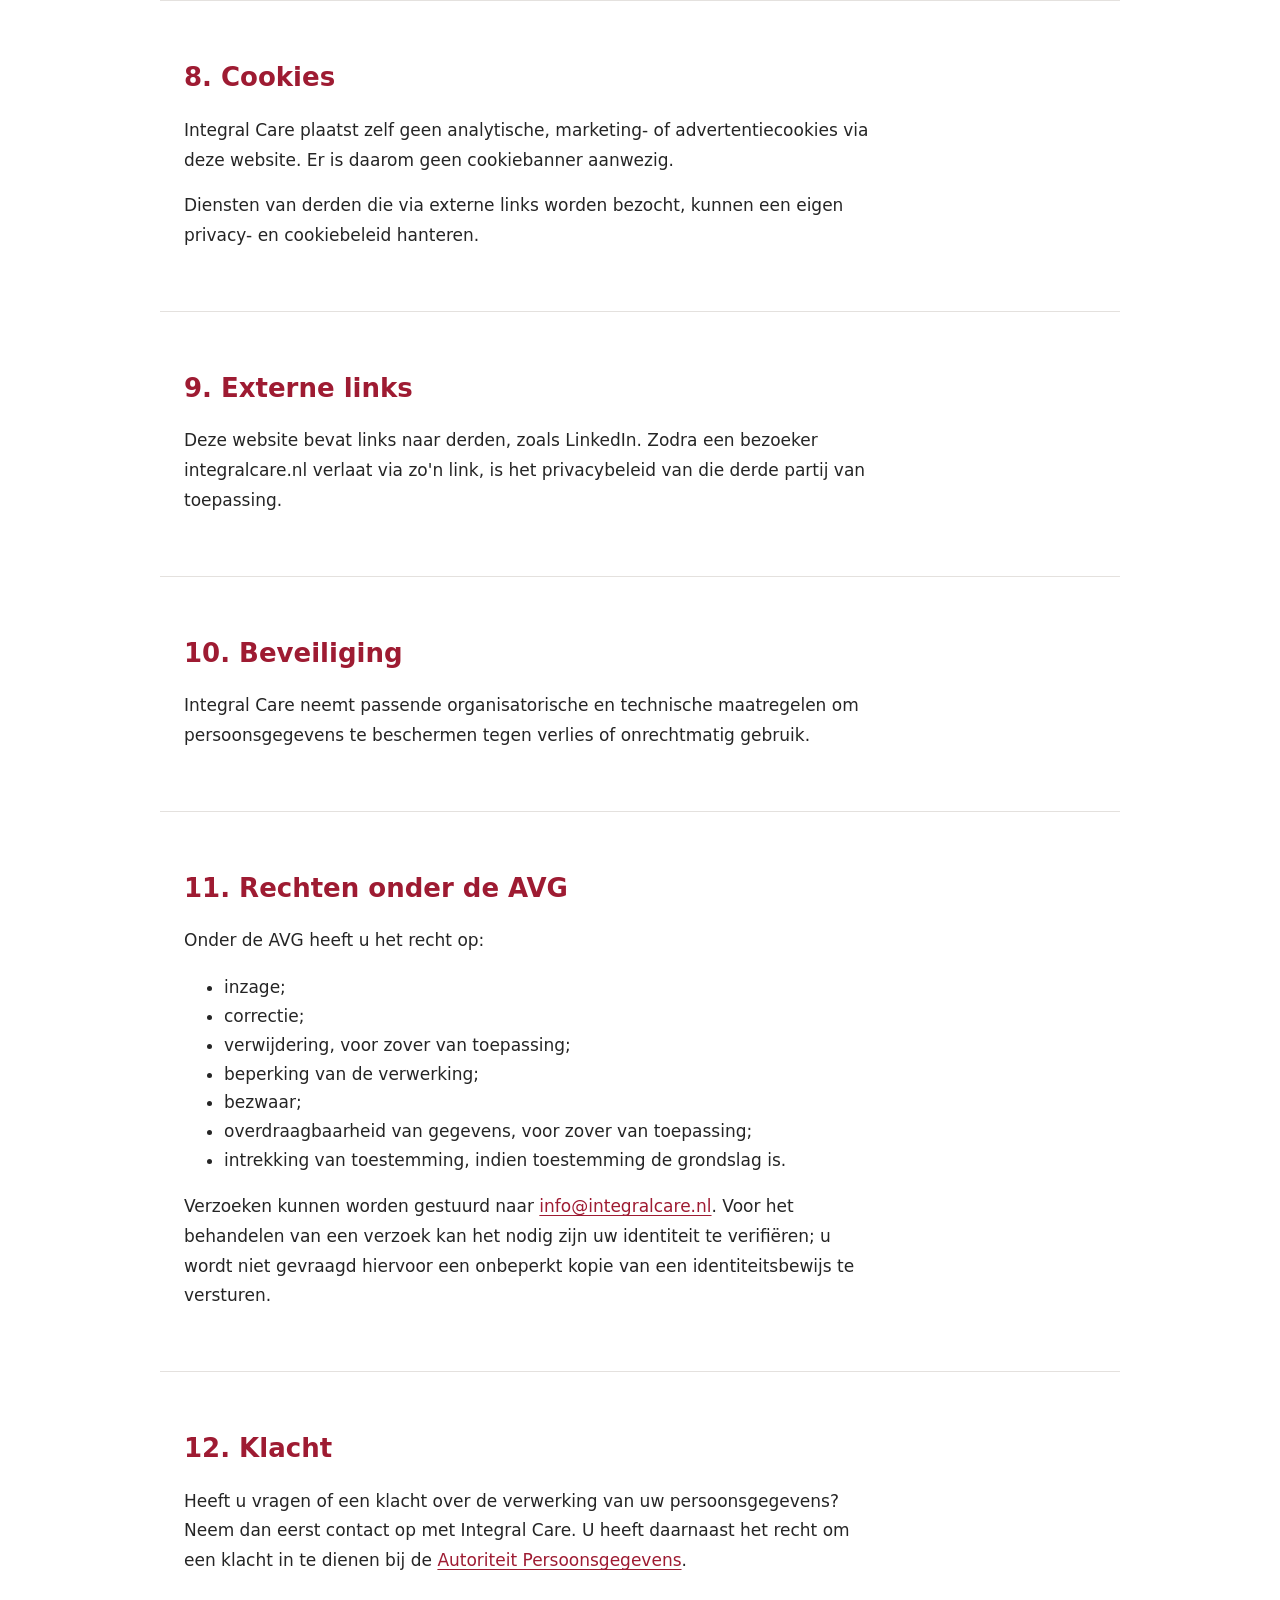
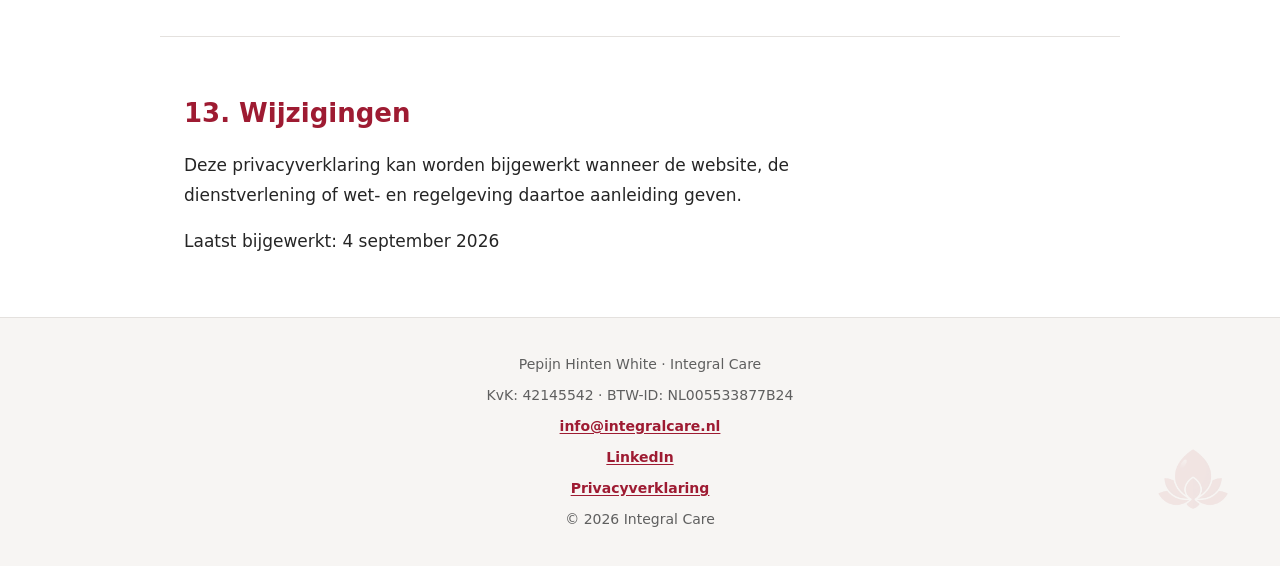
==== commit 267b5bde: "Improve footer email link and branding" ====
--- a/privacy.html
+++ b/privacy.html
@@ -144,9 +144,10 @@
   </main>
 
   <footer>
+    <img class="footer-watermark" src="Assets/Integral-care-logo-symbool.png" alt="" aria-hidden="true">
     <p>Pepijn Hinten White · Integral Care</p>
     <p>KvK: 42145542 · BTW-ID: NL005533877B24</p>
-    <p>info@integralcare.nl</p>
+    <p><a href="mailto:info@integralcare.nl">info@integralcare.nl</a></p>
     <p><a href="https://www.linkedin.com/in/pepijn-hinten-white/" target="_blank" rel="noopener noreferrer">LinkedIn</a></p>
     <p><a href="privacy.html">Privacyverklaring</a></p>
     <p>&copy; 2026 Integral Care</p>
--- a/style.css
+++ b/style.css
@@ -333,12 +333,14 @@
 }
 
 footer {
+  position: relative;
   text-align: center;
   background-color: var(--color-offwhite);
   border-top: 1px solid var(--color-divider);
   color: var(--color-anthracite);
   font-size: 0.875rem;
   padding: 2.25rem max(1.5rem, calc((100% - var(--container-width)) / 2));
+  overflow: hidden;
 }
 
 footer p {
@@ -365,6 +367,27 @@
 footer a:focus-visible {
   outline: 2px solid var(--color-burgundy);
   outline-offset: 3px;
+}
+
+/* Footer watermark */
+.footer-watermark {
+  position: absolute;
+  right: 2rem;
+  bottom: 2rem;
+  width: 110px;
+  height: auto;
+  opacity: 0.07;
+  pointer-events: none;
+  z-index: 0;
+}
+
+/* Mobile footer watermark */
+@media (max-width: 600px) {
+  .footer-watermark {
+    width: 75px;
+    right: 1rem;
+    bottom: 1rem;
+  }
 }
 
 /* Definition list for structured practical information */
